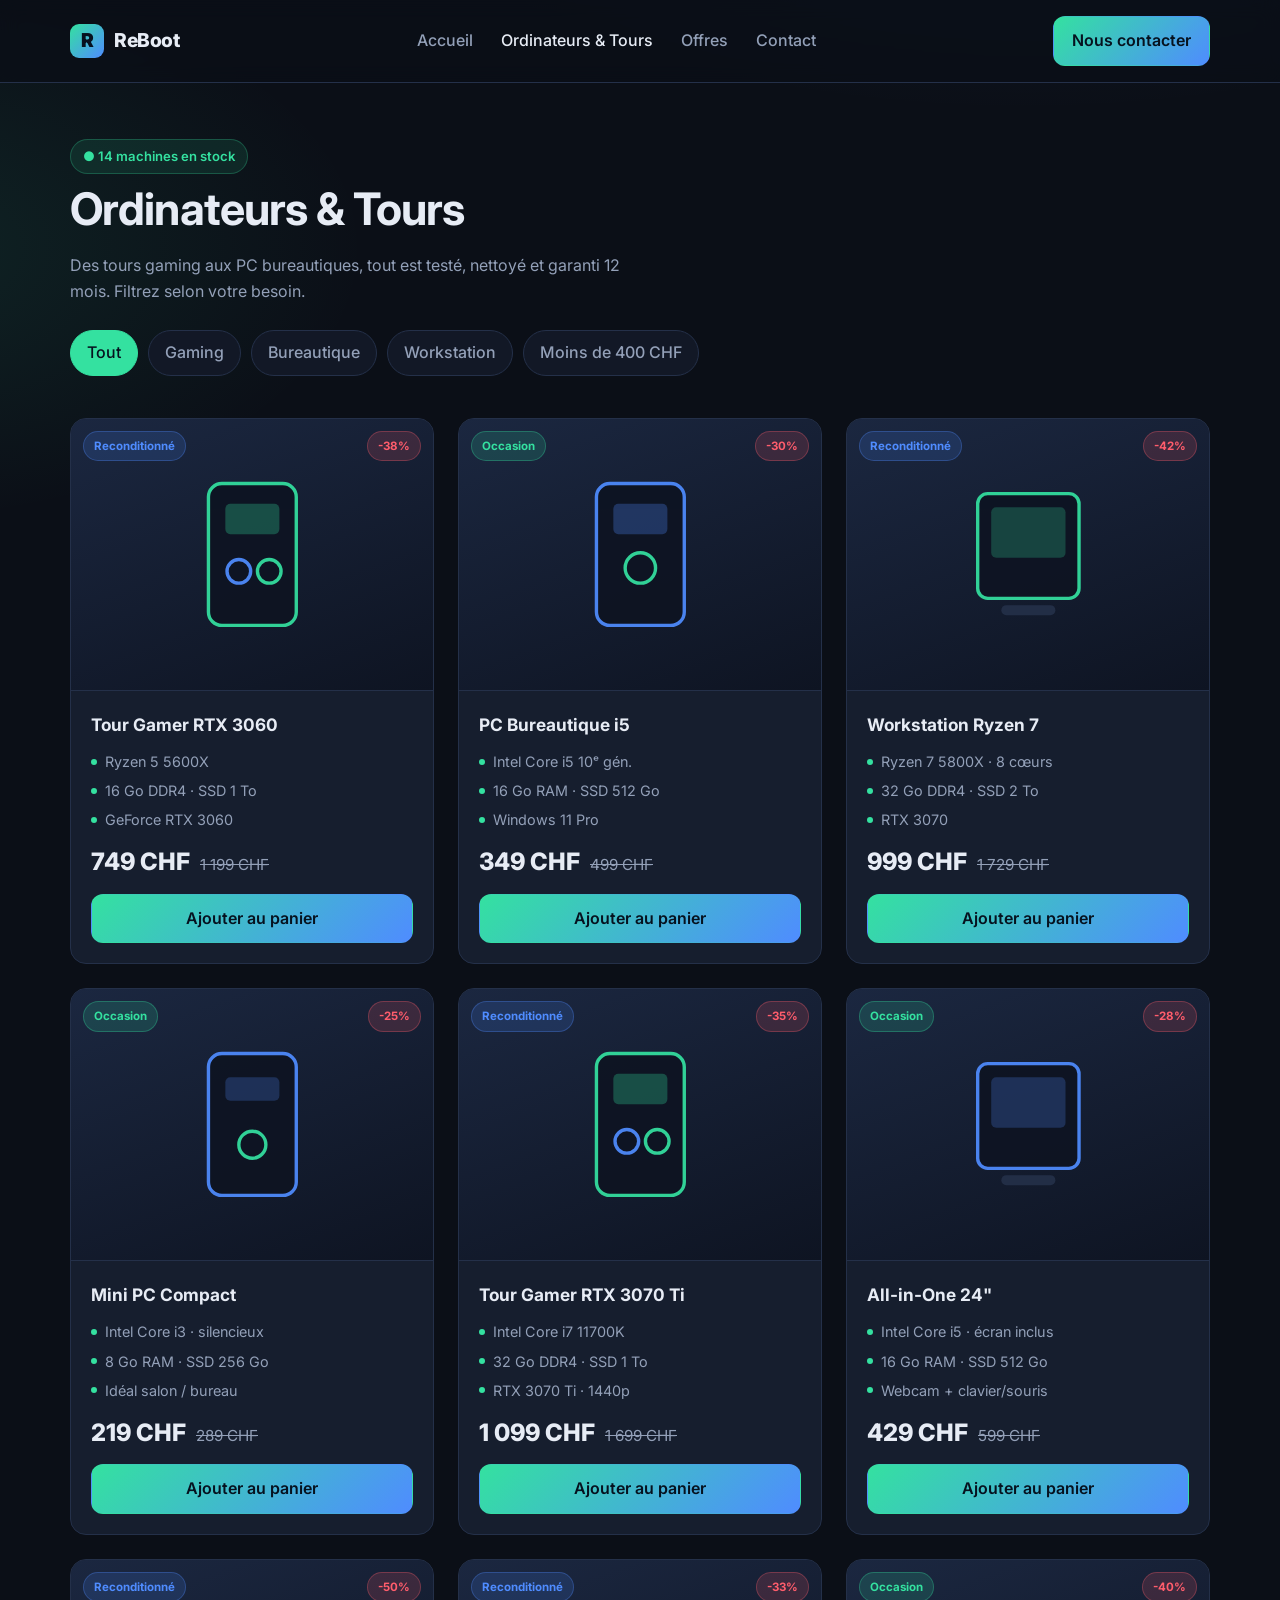
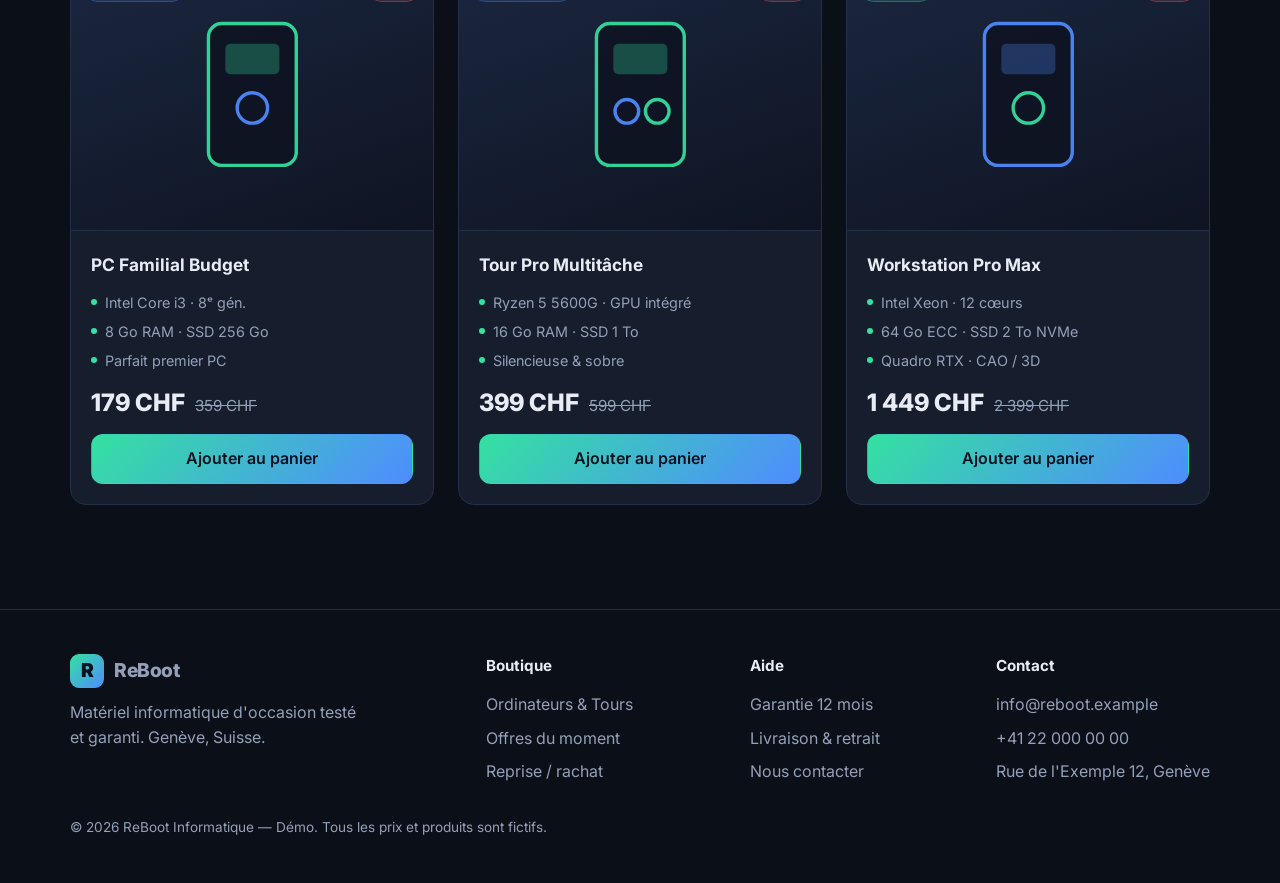
==== catalogue.html @ cf63d02b "Demo boutique PC occasion ReBoot (accueil + catalogue)" ====
<!DOCTYPE html>
<html lang="fr">
<head>
  <meta charset="UTF-8" />
  <meta name="viewport" content="width=device-width, initial-scale=1.0" />
  <title>Ordinateurs &amp; Tours — ReBoot Informatique</title>
  <meta name="description" content="Catalogue de tours de PC, ordinateurs de bureau et stations de travail d'occasion et reconditionnées. Prix imbattables, garantie 12 mois." />
  <link rel="preconnect" href="https://fonts.googleapis.com" />
  <link href="https://fonts.googleapis.com/css2?family=Inter:wght@400;500;600;700;800;900&display=swap" rel="stylesheet" />
  <link rel="stylesheet" href="css/style.css" />
</head>
<body>

  <header class="site-header">
    <div class="container nav">
      <a href="index.html" class="brand">
        <span class="logo">R</span> ReBoot
      </a>
      <nav class="nav-links">
        <a href="index.html">Accueil</a>
        <a href="catalogue.html" class="active">Ordinateurs &amp; Tours</a>
        <a href="index.html#offres">Offres</a>
        <a href="index.html#contact">Contact</a>
      </nav>
      <a href="index.html#contact" class="btn btn-primary">Nous contacter</a>
    </div>
  </header>

  <!-- CAT HEAD -->
  <section class="cat-head">
    <div class="container">
      <span class="tag">● 14 machines en stock</span>
      <h1>Ordinateurs &amp; Tours</h1>
      <p>Des tours gaming aux PC bureautiques, tout est testé, nettoyé et garanti 12 mois. Filtrez selon votre besoin.</p>
      <div class="toolbar">
        <span class="chip active">Tout</span>
        <span class="chip">Gaming</span>
        <span class="chip">Bureautique</span>
        <span class="chip">Workstation</span>
        <span class="chip">Moins de 400 CHF</span>
      </div>
    </div>
  </section>

  <!-- PRODUCT GRID -->
  <section style="padding-top:24px">
    <div class="container">
      <div class="products">

        <article class="card">
          <div class="card-media">
            <span class="badge promo">-38%</span><span class="badge reco">Reconditionné</span>
            <svg viewBox="0 0 120 100" aria-hidden="true"><rect x="34" y="8" width="52" height="84" rx="8" fill="#0e1422" stroke="#34e1a0" stroke-width="2"/><rect x="44" y="20" width="32" height="18" rx="3" fill="#34e1a0" opacity=".3"/><circle cx="52" cy="60" r="7" fill="none" stroke="#4f8cff" stroke-width="2"/><circle cx="70" cy="60" r="7" fill="none" stroke="#34e1a0" stroke-width="2"/></svg>
          </div>
          <div class="card-body">
            <h3>Tour Gamer RTX 3060</h3>
            <ul class="specs"><li>Ryzen 5 5600X</li><li>16 Go DDR4 · SSD 1 To</li><li>GeForce RTX 3060</li></ul>
            <div class="price-row"><span class="price">749 CHF</span><span class="price-old">1 199 CHF</span></div>
            <a href="#" class="btn btn-primary">Ajouter au panier</a>
          </div>
        </article>

        <article class="card">
          <div class="card-media">
            <span class="badge promo">-30%</span><span class="badge">Occasion</span>
            <svg viewBox="0 0 120 100" aria-hidden="true"><rect x="34" y="8" width="52" height="84" rx="8" fill="#0e1422" stroke="#4f8cff" stroke-width="2"/><rect x="44" y="20" width="32" height="18" rx="3" fill="#4f8cff" opacity=".3"/><circle cx="60" cy="58" r="9" fill="none" stroke="#34e1a0" stroke-width="2"/></svg>
          </div>
          <div class="card-body">
            <h3>PC Bureautique i5</h3>
            <ul class="specs"><li>Intel Core i5 10ᵉ gén.</li><li>16 Go RAM · SSD 512 Go</li><li>Windows 11 Pro</li></ul>
            <div class="price-row"><span class="price">349 CHF</span><span class="price-old">499 CHF</span></div>
            <a href="#" class="btn btn-primary">Ajouter au panier</a>
          </div>
        </article>

        <article class="card">
          <div class="card-media">
            <span class="badge promo">-42%</span><span class="badge reco">Reconditionné</span>
            <svg viewBox="0 0 120 100" aria-hidden="true"><rect x="30" y="14" width="60" height="62" rx="6" fill="#0e1422" stroke="#34e1a0" stroke-width="2"/><rect x="38" y="22" width="44" height="30" rx="3" fill="#34e1a0" opacity=".25"/><rect x="44" y="80" width="32" height="6" rx="3" fill="#243049"/></svg>
          </div>
          <div class="card-body">
            <h3>Workstation Ryzen 7</h3>
            <ul class="specs"><li>Ryzen 7 5800X · 8 cœurs</li><li>32 Go DDR4 · SSD 2 To</li><li>RTX 3070</li></ul>
            <div class="price-row"><span class="price">999 CHF</span><span class="price-old">1 729 CHF</span></div>
            <a href="#" class="btn btn-primary">Ajouter au panier</a>
          </div>
        </article>

        <article class="card">
          <div class="card-media">
            <span class="badge promo">-25%</span><span class="badge">Occasion</span>
            <svg viewBox="0 0 120 100" aria-hidden="true"><rect x="34" y="8" width="52" height="84" rx="8" fill="#0e1422" stroke="#4f8cff" stroke-width="2"/><rect x="44" y="22" width="32" height="14" rx="3" fill="#4f8cff" opacity=".25"/><circle cx="60" cy="62" r="8" fill="none" stroke="#34e1a0" stroke-width="2"/></svg>
          </div>
          <div class="card-body">
            <h3>Mini PC Compact</h3>
            <ul class="specs"><li>Intel Core i3 · silencieux</li><li>8 Go RAM · SSD 256 Go</li><li>Idéal salon / bureau</li></ul>
            <div class="price-row"><span class="price">219 CHF</span><span class="price-old">289 CHF</span></div>
            <a href="#" class="btn btn-primary">Ajouter au panier</a>
          </div>
        </article>

        <article class="card">
          <div class="card-media">
            <span class="badge promo">-35%</span><span class="badge reco">Reconditionné</span>
            <svg viewBox="0 0 120 100" aria-hidden="true"><rect x="34" y="8" width="52" height="84" rx="8" fill="#0e1422" stroke="#34e1a0" stroke-width="2"/><rect x="44" y="20" width="32" height="18" rx="3" fill="#34e1a0" opacity=".3"/><circle cx="52" cy="60" r="7" fill="none" stroke="#4f8cff" stroke-width="2"/><circle cx="70" cy="60" r="7" fill="none" stroke="#34e1a0" stroke-width="2"/></svg>
          </div>
          <div class="card-body">
            <h3>Tour Gamer RTX 3070 Ti</h3>
            <ul class="specs"><li>Intel Core i7 11700K</li><li>32 Go DDR4 · SSD 1 To</li><li>RTX 3070 Ti · 1440p</li></ul>
            <div class="price-row"><span class="price">1 099 CHF</span><span class="price-old">1 699 CHF</span></div>
            <a href="#" class="btn btn-primary">Ajouter au panier</a>
          </div>
        </article>

        <article class="card">
          <div class="card-media">
            <span class="badge promo">-28%</span><span class="badge">Occasion</span>
            <svg viewBox="0 0 120 100" aria-hidden="true"><rect x="30" y="14" width="60" height="62" rx="6" fill="#0e1422" stroke="#4f8cff" stroke-width="2"/><rect x="38" y="22" width="44" height="30" rx="3" fill="#4f8cff" opacity=".25"/><rect x="44" y="80" width="32" height="6" rx="3" fill="#243049"/></svg>
          </div>
          <div class="card-body">
            <h3>All-in-One 24"</h3>
            <ul class="specs"><li>Intel Core i5 · écran inclus</li><li>16 Go RAM · SSD 512 Go</li><li>Webcam + clavier/souris</li></ul>
            <div class="price-row"><span class="price">429 CHF</span><span class="price-old">599 CHF</span></div>
            <a href="#" class="btn btn-primary">Ajouter au panier</a>
          </div>
        </article>

        <article class="card">
          <div class="card-media">
            <span class="badge promo">-50%</span><span class="badge reco">Reconditionné</span>
            <svg viewBox="0 0 120 100" aria-hidden="true"><rect x="34" y="8" width="52" height="84" rx="8" fill="#0e1422" stroke="#34e1a0" stroke-width="2"/><rect x="44" y="20" width="32" height="18" rx="3" fill="#34e1a0" opacity=".3"/><circle cx="60" cy="58" r="9" fill="none" stroke="#4f8cff" stroke-width="2"/></svg>
          </div>
          <div class="card-body">
            <h3>PC Familial Budget</h3>
            <ul class="specs"><li>Intel Core i3 · 8ᵉ gén.</li><li>8 Go RAM · SSD 256 Go</li><li>Parfait premier PC</li></ul>
            <div class="price-row"><span class="price">179 CHF</span><span class="price-old">359 CHF</span></div>
            <a href="#" class="btn btn-primary">Ajouter au panier</a>
          </div>
        </article>

        <article class="card">
          <div class="card-media">
            <span class="badge promo">-33%</span><span class="badge reco">Reconditionné</span>
            <svg viewBox="0 0 120 100" aria-hidden="true"><rect x="34" y="8" width="52" height="84" rx="8" fill="#0e1422" stroke="#34e1a0" stroke-width="2"/><rect x="44" y="20" width="32" height="18" rx="3" fill="#34e1a0" opacity=".3"/><circle cx="52" cy="60" r="7" fill="none" stroke="#4f8cff" stroke-width="2"/><circle cx="70" cy="60" r="7" fill="none" stroke="#34e1a0" stroke-width="2"/></svg>
          </div>
          <div class="card-body">
            <h3>Tour Pro Multitâche</h3>
            <ul class="specs"><li>Ryzen 5 5600G · GPU intégré</li><li>16 Go RAM · SSD 1 To</li><li>Silencieuse &amp; sobre</li></ul>
            <div class="price-row"><span class="price">399 CHF</span><span class="price-old">599 CHF</span></div>
            <a href="#" class="btn btn-primary">Ajouter au panier</a>
          </div>
        </article>

        <article class="card">
          <div class="card-media">
            <span class="badge promo">-40%</span><span class="badge">Occasion</span>
            <svg viewBox="0 0 120 100" aria-hidden="true"><rect x="34" y="8" width="52" height="84" rx="8" fill="#0e1422" stroke="#4f8cff" stroke-width="2"/><rect x="44" y="20" width="32" height="18" rx="3" fill="#4f8cff" opacity=".3"/><circle cx="60" cy="58" r="9" fill="none" stroke="#34e1a0" stroke-width="2"/></svg>
          </div>
          <div class="card-body">
            <h3>Workstation Pro Max</h3>
            <ul class="specs"><li>Intel Xeon · 12 cœurs</li><li>64 Go ECC · SSD 2 To NVMe</li><li>Quadro RTX · CAO / 3D</li></ul>
            <div class="price-row"><span class="price">1 449 CHF</span><span class="price-old">2 399 CHF</span></div>
            <a href="#" class="btn btn-primary">Ajouter au panier</a>
          </div>
        </article>

      </div>
    </div>
  </section>

  <!-- FOOTER -->
  <footer class="site-footer">
    <div class="container">
      <div class="footer-grid">
        <div class="footer-col">
          <div class="brand" style="margin-bottom:12px"><span class="logo">R</span> ReBoot</div>
          <p style="max-width:30ch">Matériel informatique d'occasion testé et garanti. Genève, Suisse.</p>
        </div>
        <div class="footer-col">
          <h4>Boutique</h4>
          <a href="catalogue.html">Ordinateurs &amp; Tours</a>
          <a href="index.html#offres">Offres du moment</a>
          <a href="#">Reprise / rachat</a>
        </div>
        <div class="footer-col">
          <h4>Aide</h4>
          <a href="#">Garantie 12 mois</a>
          <a href="#">Livraison &amp; retrait</a>
          <a href="#">Nous contacter</a>
        </div>
        <div class="footer-col">
          <h4>Contact</h4>
          <a href="mailto:info@reboot.example">info@reboot.example</a>
          <a href="tel:+41220000000">+41 22 000 00 00</a>
          <a href="#">Rue de l'Exemple 12, Genève</a>
        </div>
      </div>
      <div class="copy">© 2026 ReBoot Informatique — Démo. Tous les prix et produits sont fictifs.</div>
    </div>
  </footer>

</body>
</html>
---- css/style.css ----
:root {
  --bg: #0b0f17;
  --bg-soft: #121826;
  --card: #161e2e;
  --line: #243049;
  --text: #e7ecf5;
  --muted: #93a0b8;
  --accent: #34e1a0;
  --accent-2: #4f8cff;
  --danger: #ff5d6c;
  --radius: 16px;
  --shadow: 0 10px 30px rgba(0,0,0,.35);
}

* { box-sizing: border-box; margin: 0; padding: 0; }

html { scroll-behavior: smooth; }

body {
  font-family: "Inter", system-ui, -apple-system, "Segoe UI", Roboto, sans-serif;
  background: radial-gradient(1200px 600px at 80% -10%, rgba(79,140,255,.12), transparent 60%),
              radial-gradient(900px 500px at -10% 10%, rgba(52,225,160,.10), transparent 55%),
              var(--bg);
  color: var(--text);
  line-height: 1.6;
  -webkit-font-smoothing: antialiased;
}

a { color: inherit; text-decoration: none; }

.container { width: min(1140px, 92vw); margin-inline: auto; }

/* ---------- Header ---------- */
.site-header {
  position: sticky; top: 0; z-index: 50;
  backdrop-filter: blur(10px);
  background: rgba(11,15,23,.72);
  border-bottom: 1px solid var(--line);
}
.nav {
  display: flex; align-items: center; justify-content: space-between;
  padding: 16px 0;
}
.brand { display: flex; align-items: center; gap: 10px; font-weight: 800; font-size: 1.2rem; letter-spacing: -.02em; }
.brand .logo {
  width: 34px; height: 34px; border-radius: 9px;
  background: linear-gradient(135deg, var(--accent), var(--accent-2));
  display: grid; place-items: center; color: #06121f; font-weight: 900;
}
.nav-links { display: flex; align-items: center; gap: 28px; }
.nav-links a { color: var(--muted); font-weight: 500; transition: color .15s; }
.nav-links a:hover, .nav-links a.active { color: var(--text); }

.btn {
  display: inline-flex; align-items: center; gap: 8px;
  padding: 11px 18px; border-radius: 12px; font-weight: 600; cursor: pointer;
  border: 1px solid transparent; transition: transform .12s, box-shadow .2s, background .2s;
}
.btn-primary { background: linear-gradient(135deg, var(--accent), var(--accent-2)); color: #06121f; }
.btn-primary:hover { transform: translateY(-2px); box-shadow: 0 10px 24px rgba(52,225,160,.25); }
.btn-ghost { border-color: var(--line); color: var(--text); background: transparent; }
.btn-ghost:hover { border-color: var(--accent); color: var(--accent); }

/* ---------- Hero ---------- */
.hero { padding: 90px 0 70px; }
.hero-grid { display: grid; grid-template-columns: 1.1fr .9fr; gap: 48px; align-items: center; }
.tag {
  display: inline-flex; align-items: center; gap: 8px;
  font-size: .82rem; color: var(--accent); background: rgba(52,225,160,.1);
  border: 1px solid rgba(52,225,160,.25); padding: 6px 12px; border-radius: 999px; font-weight: 600;
}
.hero h1 { font-size: clamp(2.2rem, 5vw, 3.4rem); line-height: 1.08; letter-spacing: -.03em; margin: 18px 0; }
.hero h1 span { background: linear-gradient(135deg, var(--accent), var(--accent-2)); -webkit-background-clip: text; background-clip: text; color: transparent; }
.hero p { color: var(--muted); font-size: 1.08rem; max-width: 46ch; }
.hero-cta { display: flex; gap: 14px; margin-top: 28px; flex-wrap: wrap; }
.hero-stats { display: flex; gap: 36px; margin-top: 40px; }
.hero-stats .num { font-size: 1.7rem; font-weight: 800; }
.hero-stats .lbl { color: var(--muted); font-size: .85rem; }

.hero-visual {
  background: linear-gradient(160deg, var(--card), var(--bg-soft));
  border: 1px solid var(--line); border-radius: 24px; padding: 30px;
  box-shadow: var(--shadow); position: relative; overflow: hidden;
}
.hero-visual::after {
  content: ""; position: absolute; inset: 0;
  background: radial-gradient(400px 200px at 70% 0%, rgba(79,140,255,.2), transparent 60%);
}

/* ---------- Sections ---------- */
section { padding: 64px 0; }
.section-head { text-align: center; max-width: 640px; margin: 0 auto 44px; }
.section-head h2 { font-size: clamp(1.6rem, 3.5vw, 2.3rem); letter-spacing: -.02em; }
.section-head p { color: var(--muted); margin-top: 10px; }

/* ---------- Feature cards ---------- */
.features { display: grid; grid-template-columns: repeat(3, 1fr); gap: 22px; }
.feature {
  background: var(--card); border: 1px solid var(--line); border-radius: var(--radius);
  padding: 26px; transition: transform .15s, border-color .2s;
}
.feature:hover { transform: translateY(-4px); border-color: var(--accent); }
.feature .ico { width: 44px; height: 44px; border-radius: 12px; display: grid; place-items: center; background: rgba(79,140,255,.12); color: var(--accent-2); margin-bottom: 16px; }
.feature h3 { font-size: 1.12rem; margin-bottom: 6px; }
.feature p { color: var(--muted); font-size: .94rem; }

/* ---------- Product cards ---------- */
.products { display: grid; grid-template-columns: repeat(3, 1fr); gap: 24px; }
.card {
  background: var(--card); border: 1px solid var(--line); border-radius: var(--radius);
  overflow: hidden; display: flex; flex-direction: column; transition: transform .15s, border-color .2s, box-shadow .2s;
}
.card:hover { transform: translateY(-6px); border-color: var(--accent); box-shadow: var(--shadow); }
.card-media {
  aspect-ratio: 4/3; background: linear-gradient(160deg, #1b2740, #0e1422);
  display: grid; place-items: center; position: relative; border-bottom: 1px solid var(--line);
}
.card-media svg { width: 56%; height: auto; opacity: .92; }
.badge {
  position: absolute; top: 12px; left: 12px;
  font-size: .72rem; font-weight: 700; padding: 5px 10px; border-radius: 999px;
  background: rgba(52,225,160,.16); color: var(--accent); border: 1px solid rgba(52,225,160,.3);
}
.badge.reco { background: rgba(79,140,255,.16); color: var(--accent-2); border-color: rgba(79,140,255,.3); }
.badge.promo { position: absolute; top: 12px; right: 12px; left: auto; background: rgba(255,93,108,.16); color: var(--danger); border-color: rgba(255,93,108,.3); }
.card-body { padding: 20px; display: flex; flex-direction: column; gap: 12px; flex: 1; }
.card-body h3 { font-size: 1.08rem; }
.specs { list-style: none; display: flex; flex-direction: column; gap: 6px; color: var(--muted); font-size: .9rem; }
.specs li { display: flex; gap: 8px; align-items: center; }
.specs li::before { content: ""; width: 6px; height: 6px; border-radius: 50%; background: var(--accent); flex: none; }
.price-row { margin-top: auto; display: flex; align-items: baseline; gap: 10px; }
.price { font-size: 1.5rem; font-weight: 800; }
.price-old { color: var(--muted); text-decoration: line-through; font-size: .95rem; }
.card .btn { justify-content: center; }

/* ---------- Offer banner ---------- */
.offer {
  background: linear-gradient(135deg, rgba(52,225,160,.12), rgba(79,140,255,.12));
  border: 1px solid var(--line); border-radius: 22px; padding: 40px;
  display: flex; align-items: center; justify-content: space-between; gap: 24px; flex-wrap: wrap;
}
.offer h2 { font-size: 1.7rem; letter-spacing: -.02em; }
.offer p { color: var(--muted); margin-top: 6px; }

/* ---------- Catalogue toolbar ---------- */
.cat-head { padding: 56px 0 10px; }
.cat-head h1 { font-size: clamp(2rem, 4.5vw, 2.8rem); letter-spacing: -.02em; }
.cat-head p { color: var(--muted); margin-top: 8px; max-width: 56ch; }
.toolbar { display: flex; gap: 10px; flex-wrap: wrap; margin: 26px 0 8px; }
.chip {
  padding: 9px 16px; border-radius: 999px; border: 1px solid var(--line);
  color: var(--muted); font-weight: 500; cursor: pointer; background: var(--bg-soft); transition: all .15s;
}
.chip:hover, .chip.active { color: #06121f; background: var(--accent); border-color: var(--accent); }

/* ---------- Footer ---------- */
.site-footer { border-top: 1px solid var(--line); margin-top: 40px; padding: 44px 0; color: var(--muted); }
.footer-grid { display: flex; justify-content: space-between; gap: 30px; flex-wrap: wrap; }
.footer-grid a { color: var(--muted); display: block; padding: 4px 0; }
.footer-grid a:hover { color: var(--text); }
.footer-col h4 { color: var(--text); margin-bottom: 10px; font-size: .95rem; }
.copy { margin-top: 28px; font-size: .85rem; }

/* ---------- Responsive ---------- */
@media (max-width: 900px) {
  .hero-grid { grid-template-columns: 1fr; }
  .hero-visual { order: -1; }
  .features, .products { grid-template-columns: 1fr 1fr; }
}
@media (max-width: 620px) {
  .nav-links { display: none; }
  .features, .products { grid-template-columns: 1fr; }
  .hero-stats { gap: 22px; }
}
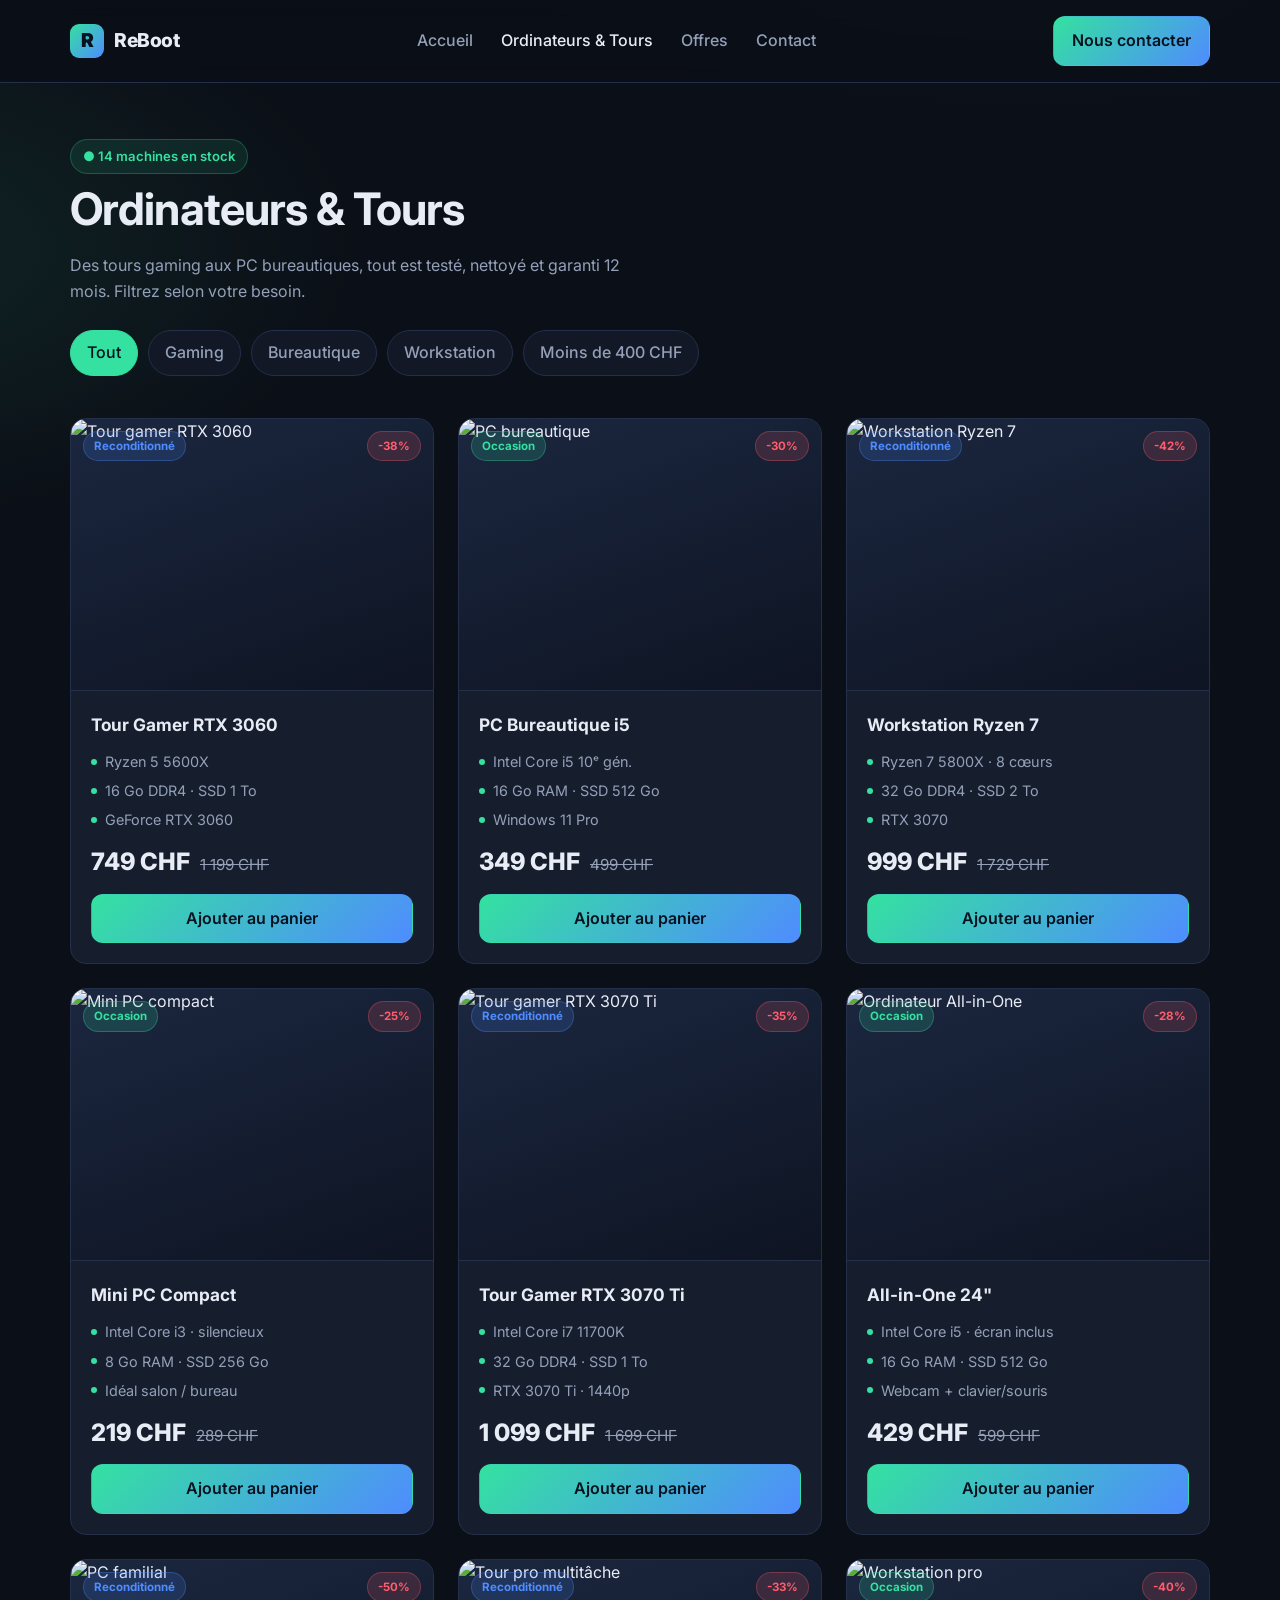
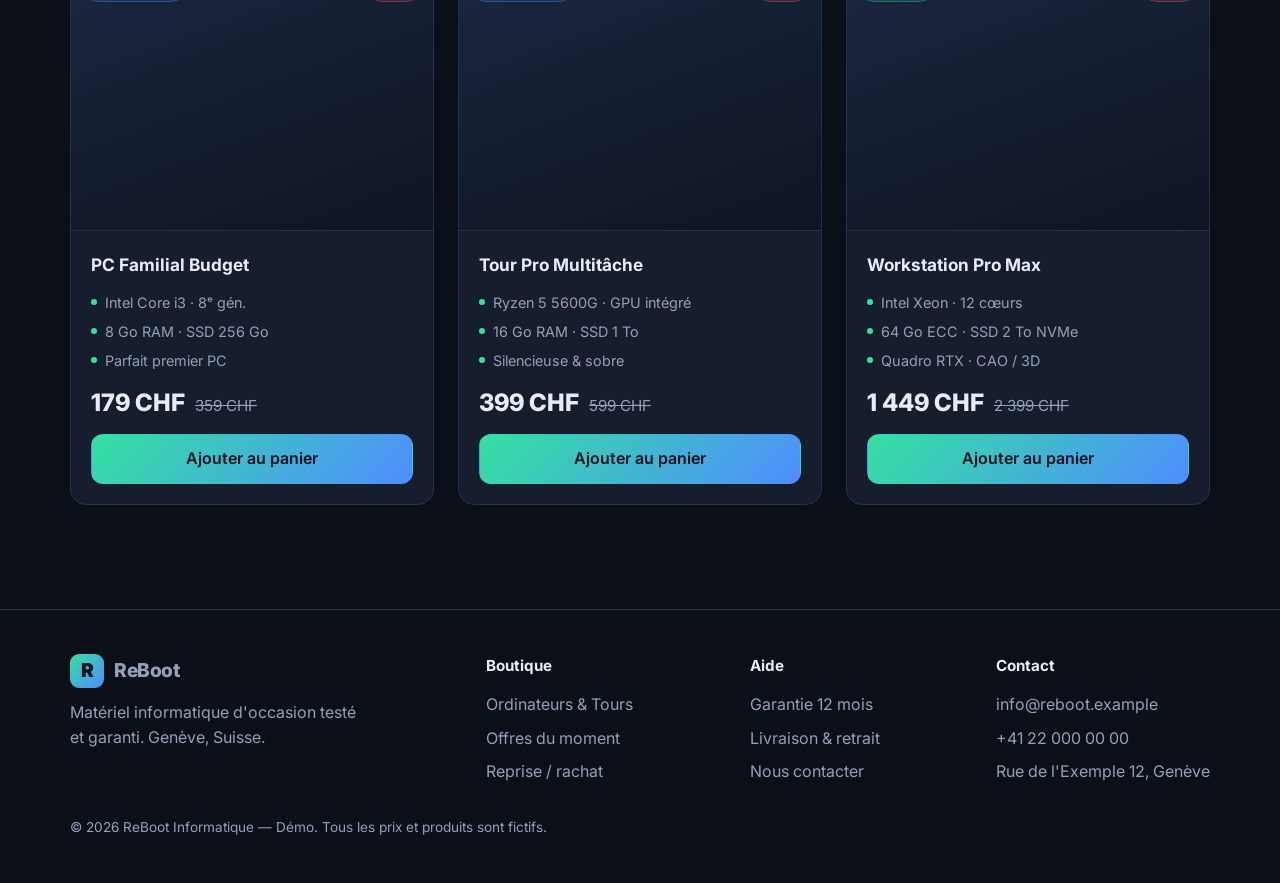
==== commit 7268a5fa: "Remplace les illustrations SVG par de vraies photos de tours PC (Unsplash)" ====
--- a/catalogue.html
+++ b/catalogue.html
@@ -50,7 +50,7 @@
         <article class="card">
           <div class="card-media">
             <span class="badge promo">-38%</span><span class="badge reco">Reconditionné</span>
-            <svg viewBox="0 0 120 100" aria-hidden="true"><rect x="34" y="8" width="52" height="84" rx="8" fill="#0e1422" stroke="#34e1a0" stroke-width="2"/><rect x="44" y="20" width="32" height="18" rx="3" fill="#34e1a0" opacity=".3"/><circle cx="52" cy="60" r="7" fill="none" stroke="#4f8cff" stroke-width="2"/><circle cx="70" cy="60" r="7" fill="none" stroke="#34e1a0" stroke-width="2"/></svg>
+            <img src="https://images.unsplash.com/photo-1542751371-adc38448a05e?auto=format&amp;fit=crop&amp;w=700&amp;q=70" alt="Tour gamer RTX 3060" loading="lazy" />
           </div>
           <div class="card-body">
             <h3>Tour Gamer RTX 3060</h3>
@@ -63,7 +63,7 @@
         <article class="card">
           <div class="card-media">
             <span class="badge promo">-30%</span><span class="badge">Occasion</span>
-            <svg viewBox="0 0 120 100" aria-hidden="true"><rect x="34" y="8" width="52" height="84" rx="8" fill="#0e1422" stroke="#4f8cff" stroke-width="2"/><rect x="44" y="20" width="32" height="18" rx="3" fill="#4f8cff" opacity=".3"/><circle cx="60" cy="58" r="9" fill="none" stroke="#34e1a0" stroke-width="2"/></svg>
+            <img src="https://images.unsplash.com/photo-1593640408182-31c70c8268f5?auto=format&amp;fit=crop&amp;w=700&amp;q=70" alt="PC bureautique" loading="lazy" />
           </div>
           <div class="card-body">
             <h3>PC Bureautique i5</h3>
@@ -76,7 +76,7 @@
         <article class="card">
           <div class="card-media">
             <span class="badge promo">-42%</span><span class="badge reco">Reconditionné</span>
-            <svg viewBox="0 0 120 100" aria-hidden="true"><rect x="30" y="14" width="60" height="62" rx="6" fill="#0e1422" stroke="#34e1a0" stroke-width="2"/><rect x="38" y="22" width="44" height="30" rx="3" fill="#34e1a0" opacity=".25"/><rect x="44" y="80" width="32" height="6" rx="3" fill="#243049"/></svg>
+            <img src="https://images.unsplash.com/photo-1616588589676-62b3bd4ff6d2?auto=format&amp;fit=crop&amp;w=700&amp;q=70" alt="Workstation Ryzen 7" loading="lazy" />
           </div>
           <div class="card-body">
             <h3>Workstation Ryzen 7</h3>
@@ -89,7 +89,7 @@
         <article class="card">
           <div class="card-media">
             <span class="badge promo">-25%</span><span class="badge">Occasion</span>
-            <svg viewBox="0 0 120 100" aria-hidden="true"><rect x="34" y="8" width="52" height="84" rx="8" fill="#0e1422" stroke="#4f8cff" stroke-width="2"/><rect x="44" y="22" width="32" height="14" rx="3" fill="#4f8cff" opacity=".25"/><circle cx="60" cy="62" r="8" fill="none" stroke="#34e1a0" stroke-width="2"/></svg>
+            <img src="https://images.unsplash.com/photo-1598550476439-6847785fcea6?auto=format&amp;fit=crop&amp;w=700&amp;q=70" alt="Mini PC compact" loading="lazy" />
           </div>
           <div class="card-body">
             <h3>Mini PC Compact</h3>
@@ -102,7 +102,7 @@
         <article class="card">
           <div class="card-media">
             <span class="badge promo">-35%</span><span class="badge reco">Reconditionné</span>
-            <svg viewBox="0 0 120 100" aria-hidden="true"><rect x="34" y="8" width="52" height="84" rx="8" fill="#0e1422" stroke="#34e1a0" stroke-width="2"/><rect x="44" y="20" width="32" height="18" rx="3" fill="#34e1a0" opacity=".3"/><circle cx="52" cy="60" r="7" fill="none" stroke="#4f8cff" stroke-width="2"/><circle cx="70" cy="60" r="7" fill="none" stroke="#34e1a0" stroke-width="2"/></svg>
+            <img src="https://images.unsplash.com/photo-1632749042303-7f7a18ed6ff0?auto=format&amp;fit=crop&amp;w=700&amp;q=70" alt="Tour gamer RTX 3070 Ti" loading="lazy" />
           </div>
           <div class="card-body">
             <h3>Tour Gamer RTX 3070 Ti</h3>
@@ -115,7 +115,7 @@
         <article class="card">
           <div class="card-media">
             <span class="badge promo">-28%</span><span class="badge">Occasion</span>
-            <svg viewBox="0 0 120 100" aria-hidden="true"><rect x="30" y="14" width="60" height="62" rx="6" fill="#0e1422" stroke="#4f8cff" stroke-width="2"/><rect x="38" y="22" width="44" height="30" rx="3" fill="#4f8cff" opacity=".25"/><rect x="44" y="80" width="32" height="6" rx="3" fill="#243049"/></svg>
+            <img src="https://images.unsplash.com/photo-1603481588273-2f908a9a7a1b?auto=format&amp;fit=crop&amp;w=700&amp;q=70" alt="Ordinateur All-in-One" loading="lazy" />
           </div>
           <div class="card-body">
             <h3>All-in-One 24"</h3>
@@ -128,7 +128,7 @@
         <article class="card">
           <div class="card-media">
             <span class="badge promo">-50%</span><span class="badge reco">Reconditionné</span>
-            <svg viewBox="0 0 120 100" aria-hidden="true"><rect x="34" y="8" width="52" height="84" rx="8" fill="#0e1422" stroke="#34e1a0" stroke-width="2"/><rect x="44" y="20" width="32" height="18" rx="3" fill="#34e1a0" opacity=".3"/><circle cx="60" cy="58" r="9" fill="none" stroke="#4f8cff" stroke-width="2"/></svg>
+            <img src="https://images.unsplash.com/photo-1597872200969-2b65d56bd16b?auto=format&amp;fit=crop&amp;w=700&amp;q=70" alt="PC familial" loading="lazy" />
           </div>
           <div class="card-body">
             <h3>PC Familial Budget</h3>
@@ -141,7 +141,7 @@
         <article class="card">
           <div class="card-media">
             <span class="badge promo">-33%</span><span class="badge reco">Reconditionné</span>
-            <svg viewBox="0 0 120 100" aria-hidden="true"><rect x="34" y="8" width="52" height="84" rx="8" fill="#0e1422" stroke="#34e1a0" stroke-width="2"/><rect x="44" y="20" width="32" height="18" rx="3" fill="#34e1a0" opacity=".3"/><circle cx="52" cy="60" r="7" fill="none" stroke="#4f8cff" stroke-width="2"/><circle cx="70" cy="60" r="7" fill="none" stroke="#34e1a0" stroke-width="2"/></svg>
+            <img src="https://images.unsplash.com/photo-1651012998667-2c779fee76f8?auto=format&amp;fit=crop&amp;w=700&amp;q=70" alt="Tour pro multitâche" loading="lazy" />
           </div>
           <div class="card-body">
             <h3>Tour Pro Multitâche</h3>
@@ -154,7 +154,7 @@
         <article class="card">
           <div class="card-media">
             <span class="badge promo">-40%</span><span class="badge">Occasion</span>
-            <svg viewBox="0 0 120 100" aria-hidden="true"><rect x="34" y="8" width="52" height="84" rx="8" fill="#0e1422" stroke="#4f8cff" stroke-width="2"/><rect x="44" y="20" width="32" height="18" rx="3" fill="#4f8cff" opacity=".3"/><circle cx="60" cy="58" r="9" fill="none" stroke="#34e1a0" stroke-width="2"/></svg>
+            <img src="https://images.unsplash.com/photo-1660855551740-4474188debdb?auto=format&amp;fit=crop&amp;w=700&amp;q=70" alt="Workstation pro" loading="lazy" />
           </div>
           <div class="card-body">
             <h3>Workstation Pro Max</h3>
--- a/css/style.css
+++ b/css/style.css
@@ -116,6 +116,7 @@
   display: grid; place-items: center; position: relative; border-bottom: 1px solid var(--line);
 }
 .card-media svg { width: 56%; height: auto; opacity: .92; }
+.card-media img { width: 100%; height: 100%; object-fit: cover; display: block; }
 .badge {
   position: absolute; top: 12px; left: 12px;
   font-size: .72rem; font-weight: 700; padding: 5px 10px; border-radius: 999px;
